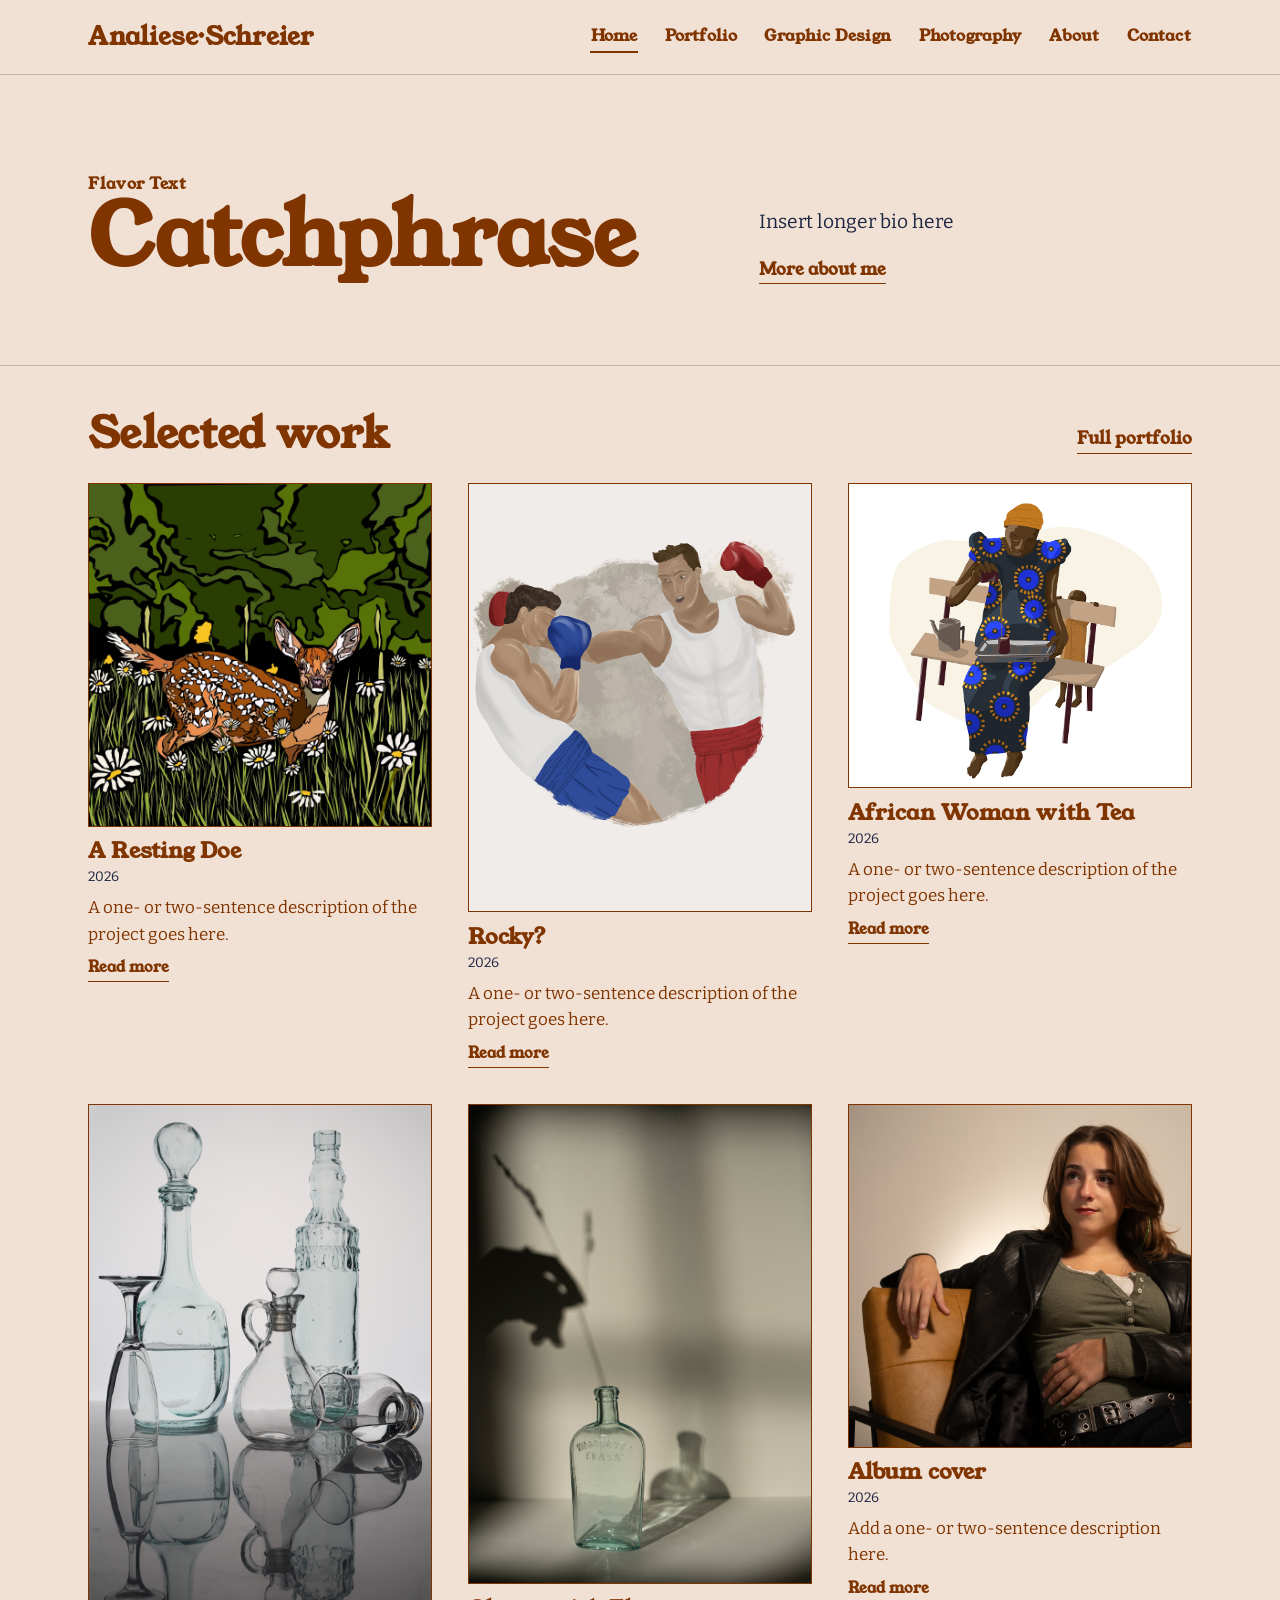
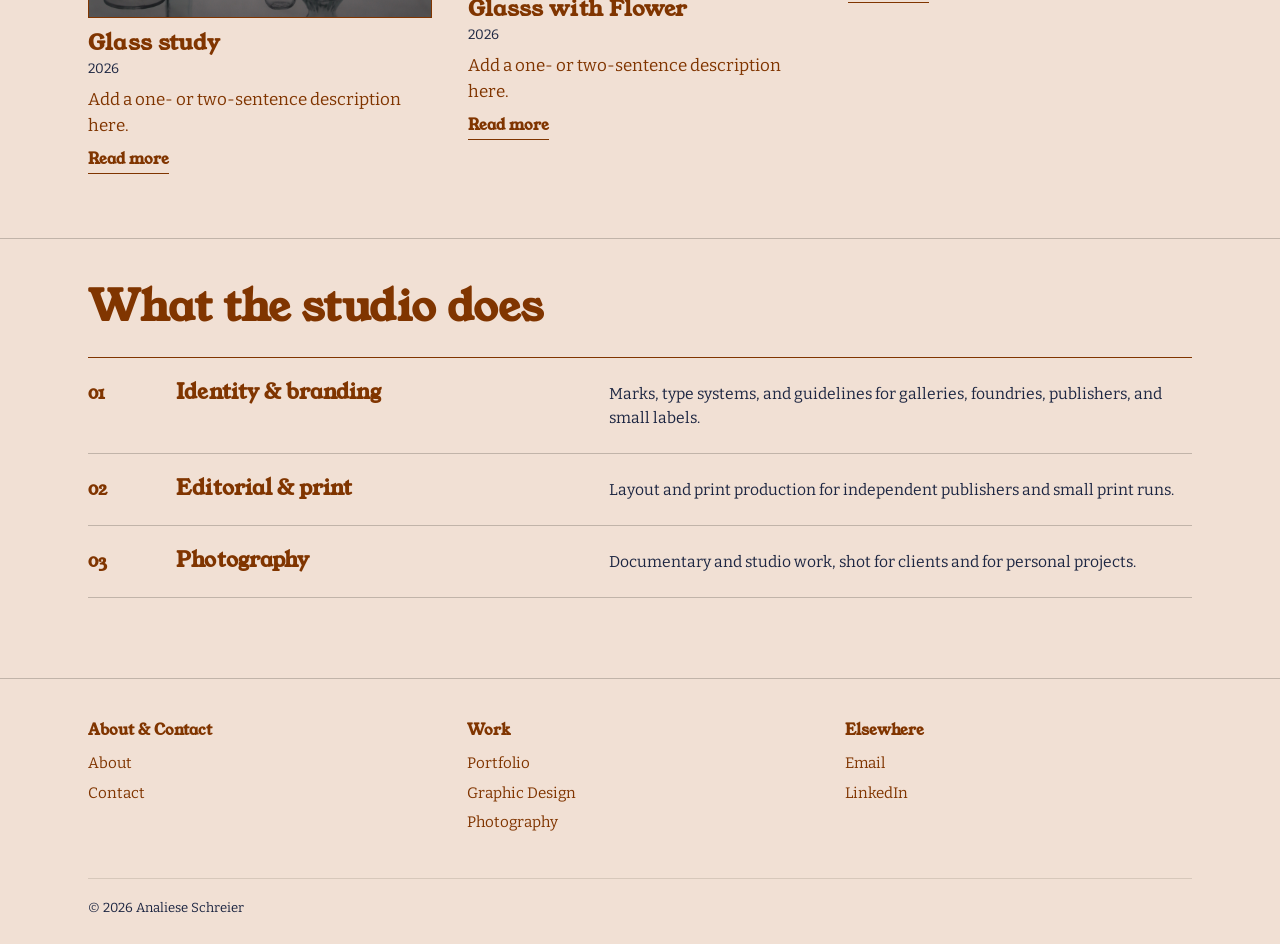
==== index.html @ f83d3ad0 "Photo Reformatting Changed to dynamic resolution for photos and added a photo overlay feature for vi" ====
<!DOCTYPE html>
<html lang="en">
<head>
<meta charset="UTF-8">
<meta name="viewport" content="width=device-width, initial-scale=1.0">
<title>Analiese Schreier — Graphic Design & Photography</title>
<meta name="description" content="Insert short bio here">
<link rel="stylesheet" href="styles.css">
</head>
<body>

<header class="site-header">
  <div class="wrap">
    <a class="brand" href="index.html">Analiese<span>·</span>Schreier</a>
    <button class="nav-toggle" aria-label="Open menu" aria-expanded="false">
      <span></span>
    </button>
    <nav class="primary-nav" aria-label="Primary">
      <ul>
        <li><a href="index.html" aria-current="page">Home</a></li>
        <li><a href="portfolio.html">Portfolio</a></li>
        <li><a href="graphic-design.html">Graphic Design</a></li>
        <li><a href="photographic-design.html">Photography</a></li>
        <li><a href="about.html">About</a></li>
        <li><a href="contact.html">Contact</a></li>
      </ul>
    </nav>
  </div>
</header>

<main>

  <section class="hero">
    <div class="wrap hero-grid">
      <div>
        <!-- TODO: replace with your own line -->
        <span class="eyebrow-num">Flavor Text</span>
        <h1 class="h-display">Catchphrase</h1>
      </div>
      <div>
        <!-- TODO: replace with your own bio -->
        <p class="lede">Insert longer bio here</p>
        <p><a class="text-link" href="about.html">More about me</a></p>
      </div>
    </div>
  </section>

  <section class="gallery-section hairline-top">
    <div class="wrap">
      <div class="section-head">
        <h2 class="h-section">Selected work</h2>
        <a class="text-link" href="portfolio.html">Full portfolio</a>
      </div>
      <!-- Populated automatically from Graphic Design/config.js and
           Photography/config.js — edit those files to change what
           shows up here. -->
      <div class="gallery-grid" id="home-gallery"></div>
    </div>
  </section>

  <section class="hairline-top">
    <div class="wrap">
      <div class="section-head">
        <h2 class="h-section">What the studio does</h2>
      </div>
      <div class="discipline-list">
        <div class="discipline-row">
          <span class="num">01</span>
          <h3>Identity &amp; branding</h3>
          <p class="discipline-desc">Marks, type systems, and guidelines for
          galleries, foundries, publishers, and small labels.</p>
        </div>
        <div class="discipline-row">
          <span class="num">02</span>
          <h3>Editorial &amp; print</h3>
          <p class="discipline-desc">Layout and print production for
          independent publishers and small print runs.</p>
        </div>
        <div class="discipline-row">
          <span class="num">03</span>
          <h3>Photography</h3>
          <p class="discipline-desc">Documentary and studio work, shot for
          clients and for personal projects.</p>
        </div>
      </div>
    </div>
  </section>

</main>

<footer class="site-footer">
  <div class="wrap">
    <div class="footer-grid">
      <div>
        <h5>About &amp; Contact</h5>
        <ul>
          <li><a href="about.html">About</a></li>
          <li><a href="contact.html">Contact</a></li>
        </ul>
      </div>
      <div>
        <h5>Work</h5>
        <ul>
          <li><a href="portfolio.html">Portfolio</a></li>
          <li><a href="graphic-design.html">Graphic Design</a></li>
          <li><a href="photographic-design.html">Photography</a></li>
        </ul>
      </div>
      <div>
        <h5>Elsewhere</h5>
        <ul>
          <li><a href="mailto:Schreier.Analiese@gmail.com">Email</a></li>
          <li><a href="https://www.linkedin.com/in/analiese-schreier-119aab394">LinkedIn</a></li>
        </ul>
      </div>
    </div>
    <div class="footer-base">
      <span>© 2026 Analiese Schreier</span>
    </div>
  </div>
</footer>

<script src="Graphic%20Design/config.js"></script>
<script src="Photography/config.js"></script>
<script src="script.js"></script>
<script>
  document.addEventListener('DOMContentLoaded', function () {
    var container = document.getElementById('home-gallery');
    var graphic = (window.GRAPHIC_DESIGN_ITEMS || []).slice(0, 3);
    var photo = (window.PHOTOGRAPHY_ITEMS || []).slice(0, 3);
    renderGalleryItems(graphic, 'Graphic Design', container, { type: 'graphic' });
    renderGalleryItems(photo, 'Photography', container, { type: 'photo' });
  });
</script>
</body>
</html>
---- styles.css ----
/* ===========================================================
   Analiese Schreier — Graphic Design & Photography
   Design system: one unified card module, reused across
   Home, Portfolio, Graphic Design, and Photography.
   =========================================================== */

@import url('https://fonts.googleapis.com/css2?family=Young+Serif&display=swap');
@import url('https://fonts.googleapis.com/css2?family=Bitter:ital,wght@0,100..900;1,100..900&family=Young+Serif&display=swap');

:root{
  --paper: #F1E0D4;
  --paper-dim: #DDD4B9;
  --ink: #803500;
  --ink-soft: #1D2642;
  --safelight: #803500;
  --safelight-dim: #803500;
  --developer: #3C4630;
  --stop: #C99A2E;
  --line: rgba(24,25,15,0.22);
  --line-soft: rgba(24,25,15,0.12);

  --font-display: "Young Serif", serif;
  --font-body: "Bitter", serif;

  --measure: 62ch;
  --gutter: clamp(1.25rem, 3vw, 2.5rem);
}

*, *::before, *::after{ box-sizing: border-box; }

html{ scroll-behavior: smooth; }

body{
  margin: 0;
  background: var(--paper);
  color: var(--ink);
  font-family: var(--font-body);
  font-size: 17px;
  line-height: 1.55;
  -webkit-font-smoothing: antialiased;
}

@media (prefers-reduced-motion: reduce){
  html{ scroll-behavior: auto; }
  *, *::before, *::after{ animation-duration: 0.001ms !important; animation-iteration-count: 1 !important; transition-duration: 0.001ms !important; }
}

img, svg{ display: block; max-width: 100%; }

a{ color: inherit; }

h1,h2,h3,h4{
  font-family: var(--font-display);
  font-weight: 700;
  line-height: 0.94;
  margin: 0;
  letter-spacing: 0.002em;
}

p{ margin: 0 0 1em; max-width: var(--measure); }

.visually-hidden{
  position: absolute; width: 1px; height: 1px; overflow: hidden;
  clip: rect(0,0,0,0); white-space: nowrap; border: 0; padding: 0; margin: -1px;
}

:focus-visible{
  outline: 2px solid var(--safelight);
  outline-offset: 3px;
}

/* ---------- layout shell ---------- */

.wrap{
  max-width: 1180px;
  margin: 0 auto;
  padding-left: var(--gutter);
  padding-right: var(--gutter);
}

.hairline-top{ border-top: 1px solid var(--line); }
.hairline-bottom{ border-bottom: 1px solid var(--line); }

/* ---------- header / nav ---------- */

.site-header{
  position: relative;
  border-bottom: 1px solid var(--line);
  background: var(--paper);
}

.site-header .wrap{
  display: flex;
  align-items: center;
  justify-content: space-between;
  padding-top: 1.1rem;
  padding-bottom: 1.1rem;
}

.brand{
  font-family: var(--font-display);
  font-weight: 800;
  font-size: 1.55rem;
  letter-spacing: 0.01em;
  text-decoration: none;
  white-space: nowrap;
}
.brand span{ color: var(--safelight); }

.nav-toggle{
  display: none;
  background: none;
  border: 1px solid var(--ink);
  border-radius: 0;
  width: 42px;
  height: 34px;
  position: relative;
  cursor: pointer;
}
.nav-toggle span, .nav-toggle span::before, .nav-toggle span::after{
  content: "";
  position: absolute;
  left: 9px; right: 9px;
  height: 1px;
  background: var(--ink);
  top: 50%;
}
.nav-toggle span::before{ top: -7px; }
.nav-toggle span::after{ top: 7px; }

.primary-nav ul{
  list-style: none;
  display: flex;
  gap: clamp(1rem, 2vw, 2rem);
  margin: 0; padding: 0;
}

.primary-nav a{
  text-decoration: none;
  font-family: var(--font-display);
  font-weight: 600;
  font-size: 0.98rem;
  letter-spacing: 0.01em;
  padding: 0.2rem 0.05rem;
  border-bottom: 2px solid transparent;
}

.primary-nav a:hover{ border-color: var(--line); }

.primary-nav a[aria-current="page"]{
  color: var(--safelight-dim);
  border-color: var(--safelight);
}

@media (max-width: 780px){
  .nav-toggle{ display: block; }
  .primary-nav{
    position: absolute;
    top: 100%; left: 0; right: 0;
    background: var(--paper);
    border-bottom: 1px solid var(--line);
    max-height: 0;
    overflow: hidden;
    transition: max-height 0.3s ease;
  }
  .primary-nav.is-open{ max-height: 320px; }
  .primary-nav ul{
    flex-direction: column;
    gap: 0;
    padding: 0.5rem var(--gutter) 1.25rem;
  }
  .primary-nav li{ border-top: 1px solid var(--line-soft); }
  .primary-nav li:first-child{ border-top: none; }
  .primary-nav a{
    display: block;
    padding: 0.8rem 0.1rem;
  }
}

/* ---------- footer ---------- */

.site-footer{
  border-top: 1px solid var(--line);
  padding: 2.5rem 0 1.6rem;
  margin-top: 5rem;
}

.footer-grid{
  display: grid;
  grid-template-columns: repeat(3, 1fr);
  gap: 2rem;
}

@media (max-width: 780px){
  .footer-grid{ grid-template-columns: 1fr 1fr; }
}

.footer-grid h5{
  font-family: var(--font-display);
  font-weight: 700;
  font-size: 0.95rem;
  margin: 0 0 0.6rem;
}

.footer-grid ul{ list-style: none; margin: 0; padding: 0; }
.footer-grid li{ margin-bottom: 0.35rem; font-size: 0.95rem; }
.footer-grid a{ text-decoration: none; }
.footer-grid a:hover{ text-decoration: underline; }

.footer-base{
  display: flex;
  justify-content: space-between;
  flex-wrap: wrap;
  gap: 0.5rem 1.5rem;
  margin-top: 2.4rem;
  padding-top: 1.2rem;
  border-top: 1px solid var(--line-soft);
  font-size: 0.82rem;
  color: var(--ink-soft);
}

/* ---------- buttons / links ---------- */

.btn{
  display: inline-block;
  font-family: var(--font-display);
  font-weight: 700;
  font-size: 1rem;
  letter-spacing: 0.01em;
  text-decoration: none;
  padding: 0.75rem 1.5rem;
  border: 1px solid var(--ink);
  background: var(--ink);
  color: var(--paper);
}
.btn:hover{ background: var(--safelight); border-color: var(--safelight); }

.btn-outline{
  background: transparent;
  color: var(--ink);
}
.btn-outline:hover{
  background: var(--ink);
  color: var(--paper);
  border-color: var(--ink);
}

.text-link{
  font-family: var(--font-display);
  font-weight: 600;
  text-decoration: none;
  border-bottom: 1px solid var(--ink);
  padding-bottom: 0.1em;
}
.text-link:hover{ border-color: var(--safelight); color: var(--safelight-dim); }

/* ---------- utility type scale ---------- */

.h-display{ font-size: clamp(2.6rem, 7vw, 5.4rem); }
.h-section{ font-size: clamp(1.8rem, 4vw, 2.7rem); }
.h-card{ font-size: clamp(1.15rem, 2vw, 1.35rem); margin-bottom: 0.3rem; }

.eyebrow-num{
  font-family: var(--font-display);
  font-weight: 700;
  color: var(--safelight-dim);
  font-size: 1rem;
  letter-spacing: 0.02em;
}

.lede{
  font-size: 1.2rem;
  color: var(--ink-soft);
}

.caption{
  font-style: italic;
  font-size: 0.95rem;
  color: var(--ink-soft);
  margin: 0.6rem 0 0;
}

/* ---------- hero ---------- */

.hero{
  padding: clamp(3rem, 8vw, 6rem) 0 clamp(2.5rem, 6vw, 4rem);
}

.hero-grid{
  display: grid;
  grid-template-columns: 1.4fr 1fr;
  gap: clamp(2rem, 5vw, 4rem);
  align-items: end;
}

@media (max-width: 900px){
  .hero-grid{ grid-template-columns: 1fr; }
}

.hero h1{ margin-bottom: 1.4rem; }

/* ---------- section heading pattern ---------- */

.section-head{
  display: flex;
  justify-content: space-between;
  align-items: flex-end;
  gap: 1.5rem;
  flex-wrap: wrap;
  padding: clamp(2rem, 5vw, 3rem) 0 clamp(1.2rem, 3vw, 1.8rem);
}

/* ---------- unified gallery system ----------
   One card module, used on Home, Portfolio, Graphic Design,
   and Photography, so every page of work looks like part of
   the same site rather than four different layouts. */

.gallery-section{ padding-bottom: clamp(2.5rem, 6vw, 4rem); }

.gallery-grid{
  display: grid;
  grid-template-columns: repeat(3, 1fr);
  gap: clamp(1.5rem, 3vw, 2.25rem);
  align-items: start; /* photos keep their own natural height per card */
}
@media (max-width: 900px){ .gallery-grid{ grid-template-columns: repeat(2, 1fr); } }
@media (max-width: 560px){ .gallery-grid{ grid-template-columns: 1fr; } }

.gallery-card{ display: flex; flex-direction: column; }

.gallery-frame{
  position: relative;
  border: 1px solid var(--ink);
  overflow: hidden;
  background: var(--paper-dim);
}
.gallery-frame img{
  display: block;
  width: 100%;
  height: auto; /* natural aspect ratio — photos are never cropped */
}
.gallery-frame--fallback{
  aspect-ratio: 4 / 3; /* only used when there's no real image to size against */
  background: linear-gradient(155deg, var(--c1, var(--developer)) 0%, var(--c2, var(--ink)) 100%);
}
.gallery-frame--clickable{ cursor: pointer; }
.gallery-frame--clickable:hover{ opacity: 0.92; }
.gallery-frame--clickable:focus-visible{ outline: 2px solid var(--safelight); outline-offset: 2px; }

.gallery-body{ padding-top: 0.9rem; }
.gallery-body .meta{
  font-size: 0.85rem;
  color: var(--ink-soft);
  margin: 0 0 0.5rem;
}
.gallery-body p:last-of-type{ margin-bottom: 0.4rem; }

.gallery-more{ margin-top: 0.3rem; }
.gallery-more summary{
  cursor: pointer;
  font-family: var(--font-display);
  font-weight: 600;
  font-size: 0.95rem;
  list-style: none;
  display: inline-block;
  border-bottom: 1px solid var(--ink);
  padding-bottom: 0.1em;
}
.gallery-more summary::-webkit-details-marker{ display: none; }
.gallery-more summary:hover{ border-color: var(--safelight); color: var(--safelight-dim); }
.gallery-more[open] summary{ margin-bottom: 0.6rem; }
.gallery-more .caption{ margin: 0; }

/* ---------- filter bar (Portfolio) ---------- */

.filter-bar{
  display: flex;
  flex-wrap: wrap;
  gap: 0.6rem;
  padding: 0 0 clamp(1.5rem, 4vw, 2.5rem);
}
.filter-bar button{
  font-family: var(--font-display);
  font-weight: 600;
  font-size: 0.95rem;
  background: transparent;
  border: 1px solid var(--ink);
  padding: 0.5rem 1.1rem;
  cursor: pointer;
  color: var(--ink);
}
.filter-bar button[aria-pressed="true"]{
  background: var(--ink);
  color: var(--paper);
}

/* ---------- discipline list (Home) ---------- */

.discipline-list{
  border-top: 1px solid var(--ink);
}
.discipline-row{
  display: grid;
  grid-template-columns: 4rem 1.4fr 2fr;
  gap: 1.5rem;
  padding: 1.4rem 0;
  border-bottom: 1px solid var(--line);
  align-items: baseline;
}
@media (max-width: 700px){
  .discipline-row{ grid-template-columns: 3rem 1fr; }
  .discipline-row .discipline-desc{ grid-column: 2 / 3; }
}
.discipline-row .num{ font-family: var(--font-display); font-weight: 700; color: var(--safelight-dim); }
.discipline-row h3{ font-size: 1.3rem; }
.discipline-row p{ margin: 0; font-size: 0.98rem; color: var(--ink-soft); }

/* ---------- about page ---------- */

.about-grid{
  display: grid;
  grid-template-columns: 1fr 1.3fr;
  gap: clamp(2rem, 5vw, 4rem);
  padding: clamp(2rem, 5vw, 3.5rem) 0;
}
@media (max-width: 860px){ .about-grid{ grid-template-columns: 1fr; } }

.about-grid .gallery-frame{ aspect-ratio: 4/5; }

.timeline{ border-top: 1px solid var(--ink); margin-top: 1rem; }
.timeline-row{
  display: grid;
  grid-template-columns: 6rem 1fr;
  gap: 1.5rem;
  padding: 1.1rem 0;
  border-bottom: 1px solid var(--line);
}
.timeline-row .yr{ font-family: var(--font-display); font-weight: 700; }

.tools-list{
  display: grid;
  grid-template-columns: repeat(2, 1fr);
  gap: 0.4rem 1.5rem;
  list-style: none;
  padding: 0; margin: 0;
  font-size: 0.98rem;
}
.tools-list li{ padding: 0.4rem 0; border-bottom: 1px solid var(--line-soft); }

/* ---------- contact page ---------- */

.contact-grid{
  display: grid;
  grid-template-columns: 1fr 1fr;
  gap: clamp(2rem, 5vw, 4rem);
  padding: clamp(2rem, 5vw, 3.5rem) 0 clamp(3rem, 6vw, 5rem);
}
@media (max-width: 860px){ .contact-grid{ grid-template-columns: 1fr; } }

.field{ margin-bottom: 1.4rem; }
.field label{
  display: block;
  font-family: var(--font-display);
  font-weight: 600;
  font-size: 0.92rem;
  margin-bottom: 0.4rem;
}
.field input, .field textarea{
  width: 100%;
  border: 1px solid var(--ink);
  background: var(--paper-dim);
  padding: 0.7rem 0.8rem;
  font-family: var(--font-body);
  font-size: 1rem;
  color: var(--ink);
}
.field textarea{ min-height: 130px; resize: vertical; }
.field input:focus, .field textarea:focus{ outline: 2px solid var(--safelight); outline-offset: 1px; }

.info-block{ margin-bottom: 2rem; }
.info-block h5{
  font-family: var(--font-display);
  font-weight: 700;
  margin: 0 0 0.4rem;
  font-size: 1rem;
}
.info-block p{ margin: 0; }

/* ---------- lightbox ---------- */

.lightbox-overlay{
  position: fixed;
  inset: 0;
  background: rgba(0,0,0,0.88);
  display: flex;
  align-items: center;
  justify-content: center;
  padding: clamp(1.5rem, 5vw, 4rem);
  z-index: 1000;
}
.lightbox-overlay[hidden]{ display: none; }

.lightbox-image{
  max-width: 100%;
  max-height: 100%;
  width: auto;
  height: auto;
  object-fit: contain;
  box-shadow: none;
}

.lightbox-close{
  position: absolute;
  top: clamp(0.75rem, 3vw, 1.5rem);
  right: clamp(0.75rem, 3vw, 1.5rem);
  width: 2.75rem;
  height: 2.75rem;
  border: 1px solid var(--paper);
  background: transparent;
  color: var(--paper);
  font-size: 1.6rem;
  line-height: 1;
  cursor: pointer;
}
.lightbox-close:hover{ background: var(--paper); color: var(--ink); }

body.lightbox-open{ overflow: hidden; }

/* ---------- page intro (interior pages) ---------- */

.page-intro{ padding: clamp(2.5rem, 6vw, 4rem) 0 clamp(1.5rem, 4vw, 2rem); max-width: 52rem; }
.page-intro .eyebrow-num{ display: block; margin-bottom: 0.8rem; }
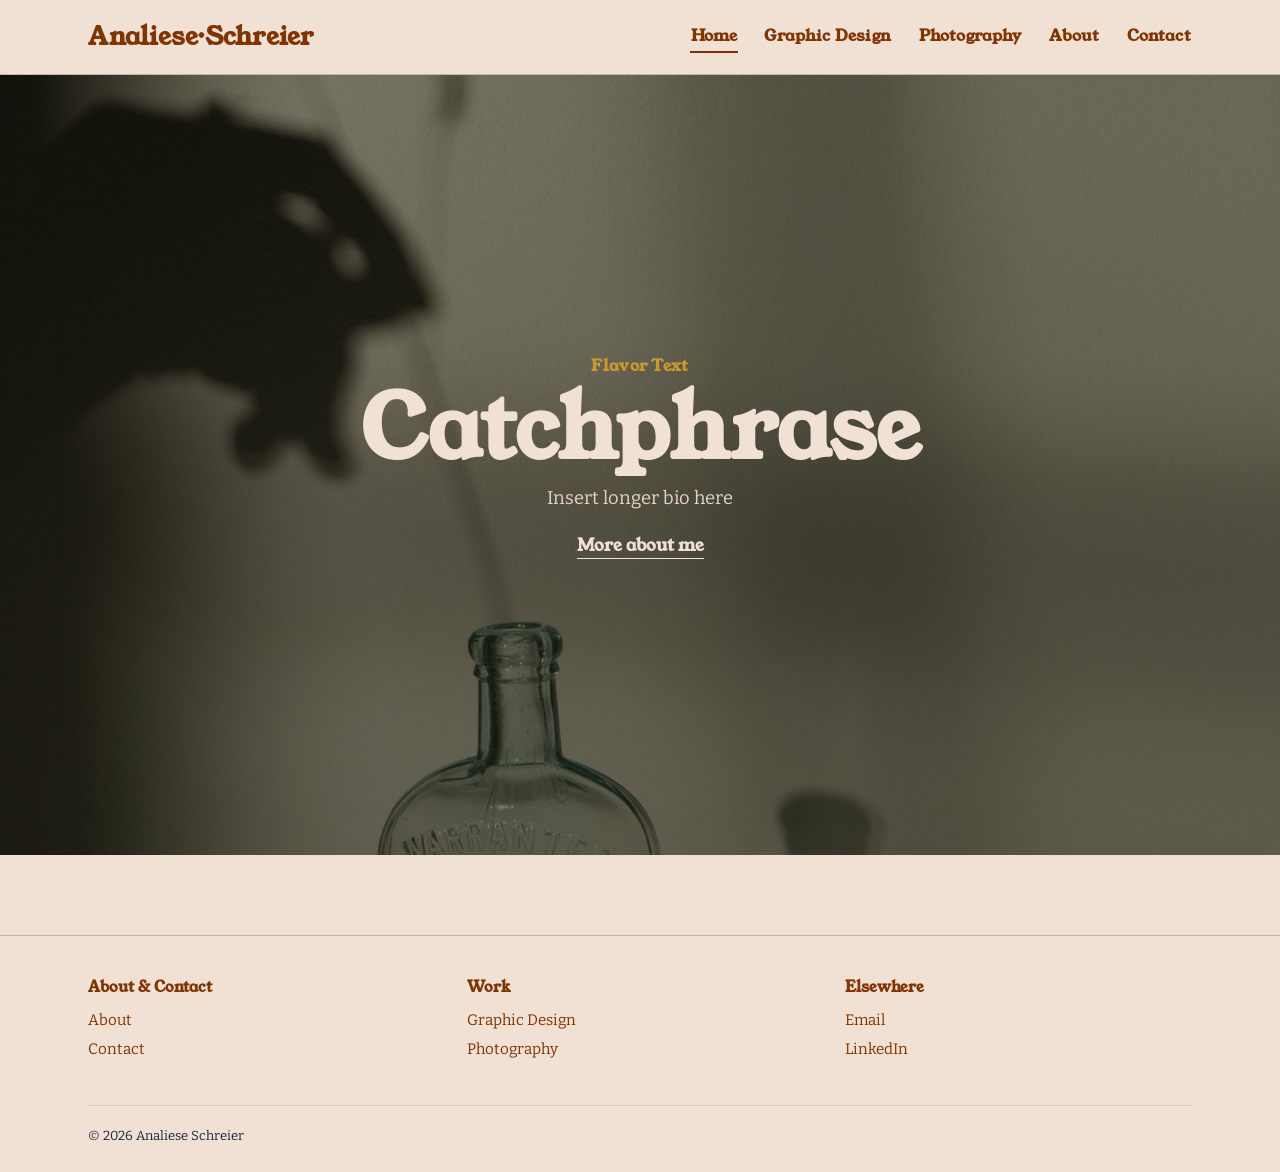
==== commit ea1d35c3: "new feature addition Added slide show on home screen, and changed 'see more' buttons to redirect to " ====
--- a/index.html
+++ b/index.html
@@ -1,136 +1,112 @@
 <!DOCTYPE html>
 <html lang="en">
+
 <head>
-<meta charset="UTF-8">
-<meta name="viewport" content="width=device-width, initial-scale=1.0">
-<title>Analiese Schreier — Graphic Design & Photography</title>
-<meta name="description" content="Insert short bio here">
-<link rel="stylesheet" href="styles.css">
+  <meta charset="UTF-8">
+  <meta name="viewport" content="width=device-width, initial-scale=1.0">
+  <title>Analiese Schreier — Graphic Design & Photography</title>
+  <link rel="icon" type="image/x-icon" href="favicon.png">
+  <meta name="description" content="Insert short bio here">
+  <link rel="stylesheet" href="styles.css">
 </head>
+
 <body>
 
-<header class="site-header">
-  <div class="wrap">
-    <a class="brand" href="index.html">Analiese<span>·</span>Schreier</a>
-    <button class="nav-toggle" aria-label="Open menu" aria-expanded="false">
-      <span></span>
-    </button>
-    <nav class="primary-nav" aria-label="Primary">
-      <ul>
-        <li><a href="index.html" aria-current="page">Home</a></li>
-        <li><a href="portfolio.html">Portfolio</a></li>
-        <li><a href="graphic-design.html">Graphic Design</a></li>
-        <li><a href="photographic-design.html">Photography</a></li>
-        <li><a href="about.html">About</a></li>
-        <li><a href="contact.html">Contact</a></li>
-      </ul>
-    </nav>
-  </div>
-</header>
-
-<main>
-
-  <section class="hero">
-    <div class="wrap hero-grid">
-      <div>
-        <!-- TODO: replace with your own line -->
-        <span class="eyebrow-num">Flavor Text</span>
-        <h1 class="h-display">Catchphrase</h1>
-      </div>
-      <div>
-        <!-- TODO: replace with your own bio -->
-        <p class="lede">Insert longer bio here</p>
-        <p><a class="text-link" href="about.html">More about me</a></p>
-      </div>
-    </div>
-  </section>
-
-  <section class="gallery-section hairline-top">
+  <header class="site-header">
     <div class="wrap">
-      <div class="section-head">
-        <h2 class="h-section">Selected work</h2>
-        <a class="text-link" href="portfolio.html">Full portfolio</a>
-      </div>
-      <!-- Populated automatically from Graphic Design/config.js and
-           Photography/config.js — edit those files to change what
-           shows up here. -->
-      <div class="gallery-grid" id="home-gallery"></div>
-    </div>
-  </section>
-
-  <section class="hairline-top">
-    <div class="wrap">
-      <div class="section-head">
-        <h2 class="h-section">What the studio does</h2>
-      </div>
-      <div class="discipline-list">
-        <div class="discipline-row">
-          <span class="num">01</span>
-          <h3>Identity &amp; branding</h3>
-          <p class="discipline-desc">Marks, type systems, and guidelines for
-          galleries, foundries, publishers, and small labels.</p>
-        </div>
-        <div class="discipline-row">
-          <span class="num">02</span>
-          <h3>Editorial &amp; print</h3>
-          <p class="discipline-desc">Layout and print production for
-          independent publishers and small print runs.</p>
-        </div>
-        <div class="discipline-row">
-          <span class="num">03</span>
-          <h3>Photography</h3>
-          <p class="discipline-desc">Documentary and studio work, shot for
-          clients and for personal projects.</p>
-        </div>
-      </div>
-    </div>
-  </section>
-
-</main>
-
-<footer class="site-footer">
-  <div class="wrap">
-    <div class="footer-grid">
-      <div>
-        <h5>About &amp; Contact</h5>
+      <a class="brand" href="index.html">Analiese<span>·</span>Schreier</a>
+      <button class="nav-toggle" aria-label="Open menu" aria-expanded="false">
+        <span></span>
+      </button>
+      <nav class="primary-nav" aria-label="Primary">
         <ul>
+          <li><a href="index.html" aria-current="page">Home</a></li>
+          <!-- <li><a href="portfolio.html">Portfolio</a></li> -->
+          <li><a href="graphic-design.html">Graphic Design</a></li>
+          <li><a href="photographic-design.html">Photography</a></li>
           <li><a href="about.html">About</a></li>
           <li><a href="contact.html">Contact</a></li>
         </ul>
+      </nav>
+    </div>
+  </header>
+
+  <main>
+
+    <!-- Static logo over a slowly cross-fading set of photos, pulled from
+         the "photos" folder (see photos/config.js). -->
+    <section class="hero-slideshow" aria-label="Featured work">
+      <div class="hero-logo">
+        <!-- TODO: replace with your own line -->
+        <span class="eyebrow-num">Flavor Text</span>
+        <h1 class="hero-wordmark">Catchphrase</h1>
+        <!-- TODO: replace with your own bio -->
+        <p class="hero-tagline">Insert longer bio here</p>
+        <p><a class="text-link hero-more-link" href="about.html">More about me</a></p>
       </div>
-      <div>
-        <h5>Work</h5>
-        <ul>
-          <li><a href="portfolio.html">Portfolio</a></li>
-          <li><a href="graphic-design.html">Graphic Design</a></li>
-          <li><a href="photographic-design.html">Photography</a></li>
-        </ul>
+    </section>
+
+    <!-- <section class="gallery-section hairline-top">
+      <div class="wrap">
+        <div class="section-head">
+          <h2 class="h-section">Selected work</h2>
+          <a class="text-link" href="portfolio.html">Full portfolio</a>
+        </div>
+        <!-- Populated automatically from Graphic Design/config.js and
+           Photography/config.js — edit those files to change what
+           shows up here. --> <!--
+        <div class="gallery-grid" id="home-gallery"></div>
       </div>
-      <div>
-        <h5>Elsewhere</h5>
-        <ul>
-          <li><a href="mailto:Schreier.Analiese@gmail.com">Email</a></li>
-          <li><a href="https://www.linkedin.com/in/analiese-schreier-119aab394">LinkedIn</a></li>
-        </ul>
+    </section> -->
+
+
+  </main>
+
+  <footer class="site-footer">
+    <div class="wrap">
+      <div class="footer-grid">
+        <div>
+          <h5>About &amp; Contact</h5>
+          <ul>
+            <li><a href="about.html">About</a></li>
+            <li><a href="contact.html">Contact</a></li>
+          </ul>
+        </div>
+        <div>
+          <h5>Work</h5>
+          <ul>
+            <!-- <li><a href="portfolio.html">Portfolio</a></li> -->
+            <li><a href="graphic-design.html">Graphic Design</a></li>
+            <li><a href="photographic-design.html">Photography</a></li>
+          </ul>
+        </div>
+        <div>
+          <h5>Elsewhere</h5>
+          <ul>
+            <li><a href="mailto:Schreier.Analiese@gmail.com">Email</a></li>
+            <li><a href="https://www.linkedin.com/in/analiese-schreier-119aab394">LinkedIn</a></li>
+          </ul>
+        </div>
+      </div>
+      <div class="footer-base">
+        <span>© 2026 Analiese Schreier</span>
       </div>
     </div>
-    <div class="footer-base">
-      <span>© 2026 Analiese Schreier</span>
-    </div>
-  </div>
-</footer>
+  </footer>
 
-<script src="Graphic%20Design/config.js"></script>
-<script src="Photography/config.js"></script>
-<script src="script.js"></script>
-<script>
-  document.addEventListener('DOMContentLoaded', function () {
-    var container = document.getElementById('home-gallery');
-    var graphic = (window.GRAPHIC_DESIGN_ITEMS || []).slice(0, 3);
-    var photo = (window.PHOTOGRAPHY_ITEMS || []).slice(0, 3);
-    renderGalleryItems(graphic, 'Graphic Design', container, { type: 'graphic' });
-    renderGalleryItems(photo, 'Photography', container, { type: 'photo' });
-  });
-</script>
+  <script src="Graphic%20Design/config.js"></script>
+  <script src="Photography/config.js"></script>
+  <script src="photos/config.js"></script>
+  <script src="script.js"></script>
+  <script>
+    document.addEventListener('DOMContentLoaded', function () {
+      var container = document.getElementById('home-gallery');
+      var graphic = (window.GRAPHIC_DESIGN_ITEMS || []).slice(0, 3);
+      var photo = (window.PHOTOGRAPHY_ITEMS || []).slice(0, 3);
+      renderGalleryItems(graphic, 'Graphic Design', container, { type: 'graphic' });
+      renderGalleryItems(photo, 'Photography', container, { type: 'photo' });
+    });
+  </script>
 </body>
+
 </html>
--- a/styles.css
+++ b/styles.css
@@ -280,24 +280,70 @@
   margin: 0.6rem 0 0;
 }
 
-/* ---------- hero ---------- */
-
-.hero{
-  padding: clamp(3rem, 8vw, 6rem) 0 clamp(2.5rem, 6vw, 4rem);
-}
-
-.hero-grid{
-  display: grid;
-  grid-template-columns: 1.4fr 1fr;
-  gap: clamp(2rem, 5vw, 4rem);
-  align-items: end;
-}
-
-@media (max-width: 900px){
-  .hero-grid{ grid-template-columns: 1fr; }
-}
-
-.hero h1{ margin-bottom: 1.4rem; }
+/* ---------- hero slideshow (Home) ----------
+   A static logo/wordmark sits centered over a set of photos that
+   slowly cross-fade behind it, pulled from photos/config.js. */
+
+.hero-slideshow{
+  position: relative;
+  height: min(88vh, 780px);
+  min-height: 420px;
+  overflow: hidden;
+  display: flex;
+  align-items: center;
+  justify-content: center;
+  background: var(--ink); /* shows while photos load, or if none load */
+}
+
+.hero-slide{
+  position: absolute;
+  inset: 0;
+  background-size: cover;
+  background-position: center;
+  opacity: 0;
+  transition: opacity 1.8s ease;
+}
+.hero-slide.is-active{ opacity: 1; }
+
+.hero-slideshow::after{
+  content: "";
+  position: absolute;
+  inset: 0;
+  z-index: 1;
+  background: linear-gradient(180deg, rgba(24,25,15,0.45), rgba(24,25,15,0.6));
+}
+
+.hero-logo{
+  position: relative;
+  z-index: 2;
+  text-align: center;
+  padding: 0 var(--gutter);
+  color: var(--paper);
+}
+.hero-logo .eyebrow-num{ color: var(--stop); }
+
+.hero-wordmark{
+  font-family: var(--font-display);
+  font-weight: 800;
+  font-size: clamp(2.6rem, 8vw, 5.5rem);
+  line-height: 0.95;
+  margin: 0.5rem 0;
+  color: var(--paper);
+}
+
+.hero-tagline{
+  font-size: 1.15rem;
+  color: var(--paper);
+  opacity: 0.92;
+  max-width: 34rem;
+  margin: 0.8rem auto 1.2rem;
+}
+
+.hero-more-link{
+  color: var(--paper);
+  border-bottom-color: var(--paper);
+}
+.hero-more-link:hover{ color: var(--stop); border-bottom-color: var(--stop); }
 
 /* ---------- section heading pattern ---------- */
 
@@ -355,21 +401,7 @@
 }
 .gallery-body p:last-of-type{ margin-bottom: 0.4rem; }
 
-.gallery-more{ margin-top: 0.3rem; }
-.gallery-more summary{
-  cursor: pointer;
-  font-family: var(--font-display);
-  font-weight: 600;
-  font-size: 0.95rem;
-  list-style: none;
-  display: inline-block;
-  border-bottom: 1px solid var(--ink);
-  padding-bottom: 0.1em;
-}
-.gallery-more summary::-webkit-details-marker{ display: none; }
-.gallery-more summary:hover{ border-color: var(--safelight); color: var(--safelight-dim); }
-.gallery-more[open] summary{ margin-bottom: 0.6rem; }
-.gallery-more .caption{ margin: 0; }
+.gallery-more-link{ display: inline-block; margin-top: 0.3rem; }
 
 /* ---------- filter bar (Portfolio) ---------- */
 
@@ -486,6 +518,23 @@
 }
 .info-block p{ margin: 0; }
 
+/* ---------- work detail page (work.html) ---------- */
+
+.work-back{ padding-top: clamp(1.5rem, 4vw, 2.5rem); margin: 0; }
+
+.work-detail{
+  display: grid;
+  grid-template-columns: 1.3fr 1fr;
+  gap: clamp(2rem, 5vw, 4rem);
+  align-items: start;
+  padding: clamp(1.5rem, 4vw, 2.5rem) 0 clamp(3rem, 6vw, 5rem);
+}
+@media (max-width: 860px){ .work-detail{ grid-template-columns: 1fr; } }
+
+.work-detail-frame img{ cursor: default; }
+
+.work-detail-body .meta{ margin-bottom: 1rem; }
+
 /* ---------- lightbox ---------- */
 
 .lightbox-overlay{
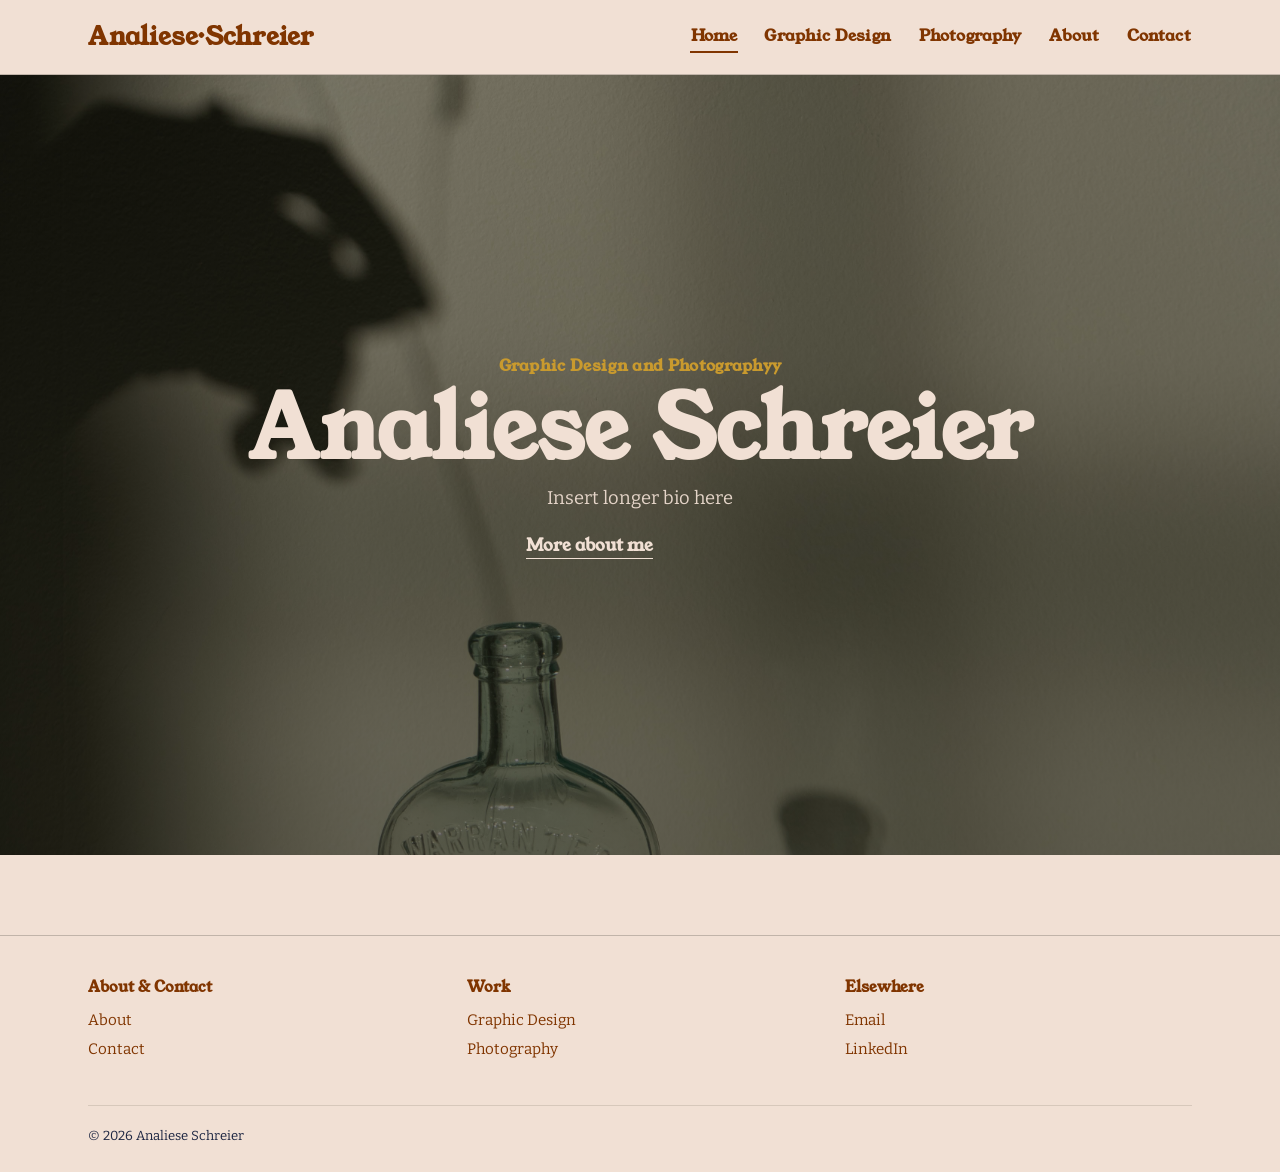
==== commit 32010e80: "Update index.html changed flavor texts" ====
--- a/index.html
+++ b/index.html
@@ -38,8 +38,8 @@
     <section class="hero-slideshow" aria-label="Featured work">
       <div class="hero-logo">
         <!-- TODO: replace with your own line -->
-        <span class="eyebrow-num">Flavor Text</span>
-        <h1 class="hero-wordmark">Catchphrase</h1>
+        <span class="eyebrow-num">Graphic Design and Photographyy</span>
+        <h1 class="hero-wordmark">Analiese Schreier</h1>
         <!-- TODO: replace with your own bio -->
         <p class="hero-tagline">Insert longer bio here</p>
         <p><a class="text-link hero-more-link" href="about.html">More about me</a></p>
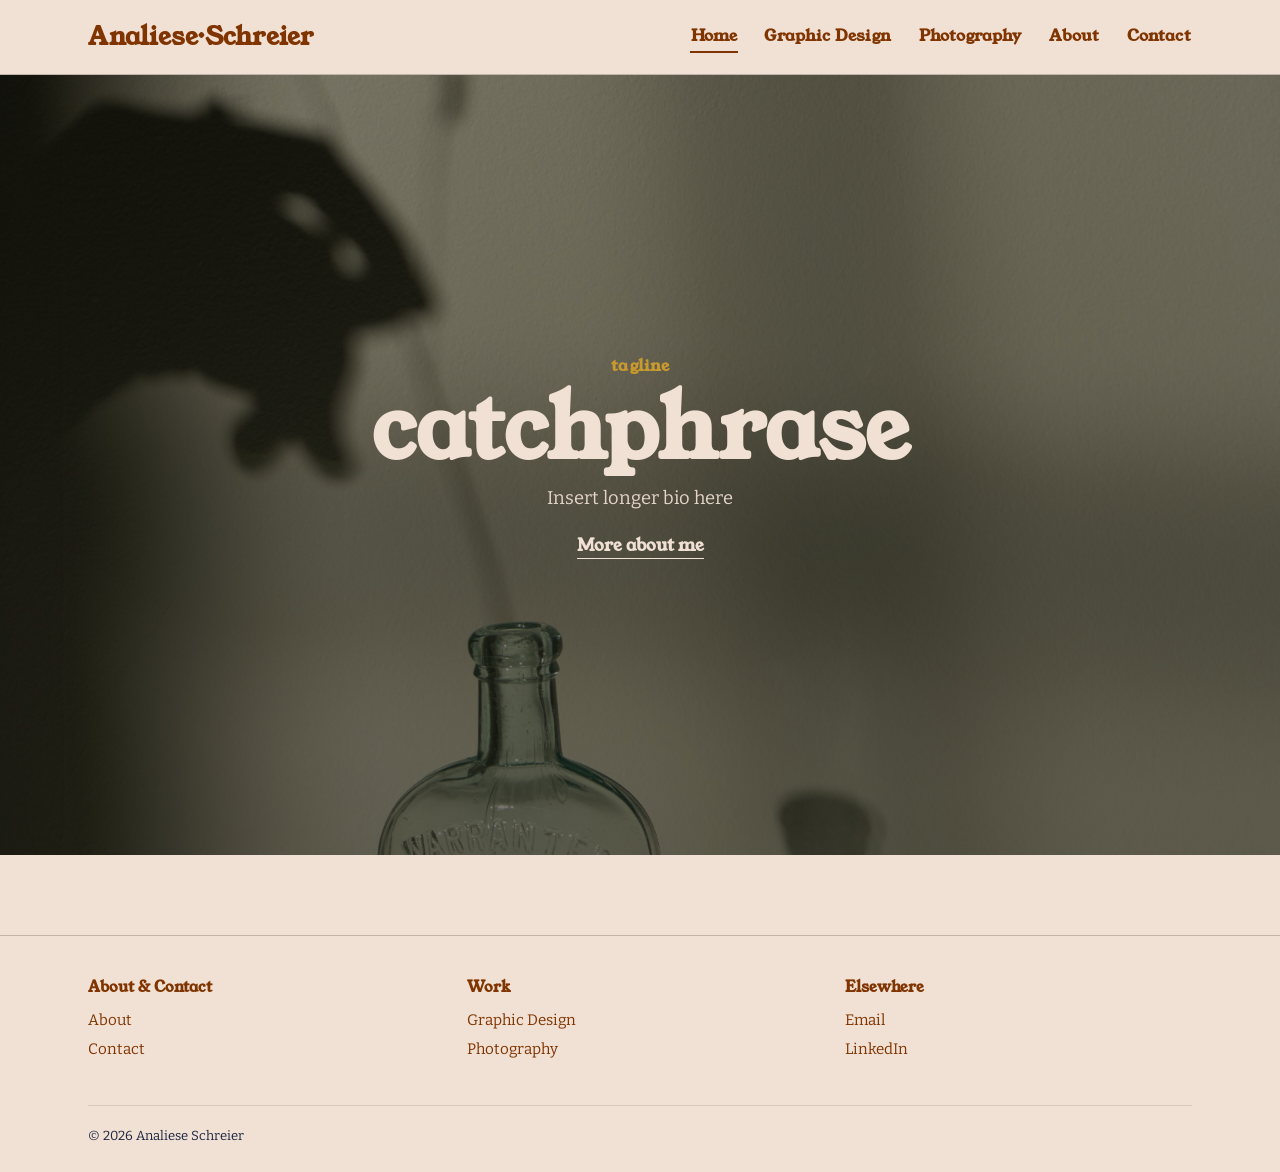
==== commit 82b36dbc: "Update index.html" ====
--- a/index.html
+++ b/index.html
@@ -38,8 +38,8 @@
     <section class="hero-slideshow" aria-label="Featured work">
       <div class="hero-logo">
         <!-- TODO: replace with your own line -->
-        <span class="eyebrow-num">Graphic Design and Photographyy</span>
-        <h1 class="hero-wordmark">Analiese Schreier</h1>
+        <span class="eyebrow-num">tagline</span>
+        <h1 class="hero-wordmark">catchphrase</h1>
         <!-- TODO: replace with your own bio -->
         <p class="hero-tagline">Insert longer bio here</p>
         <p><a class="text-link hero-more-link" href="about.html">More about me</a></p>
--- a/styles.css
+++ b/styles.css
@@ -286,7 +286,7 @@
 
 .hero-slideshow{
   position: relative;
-  height: min(88vh, 780px);
+  height: min(100vh, 780px);
   min-height: 420px;
   overflow: hidden;
   display: flex;
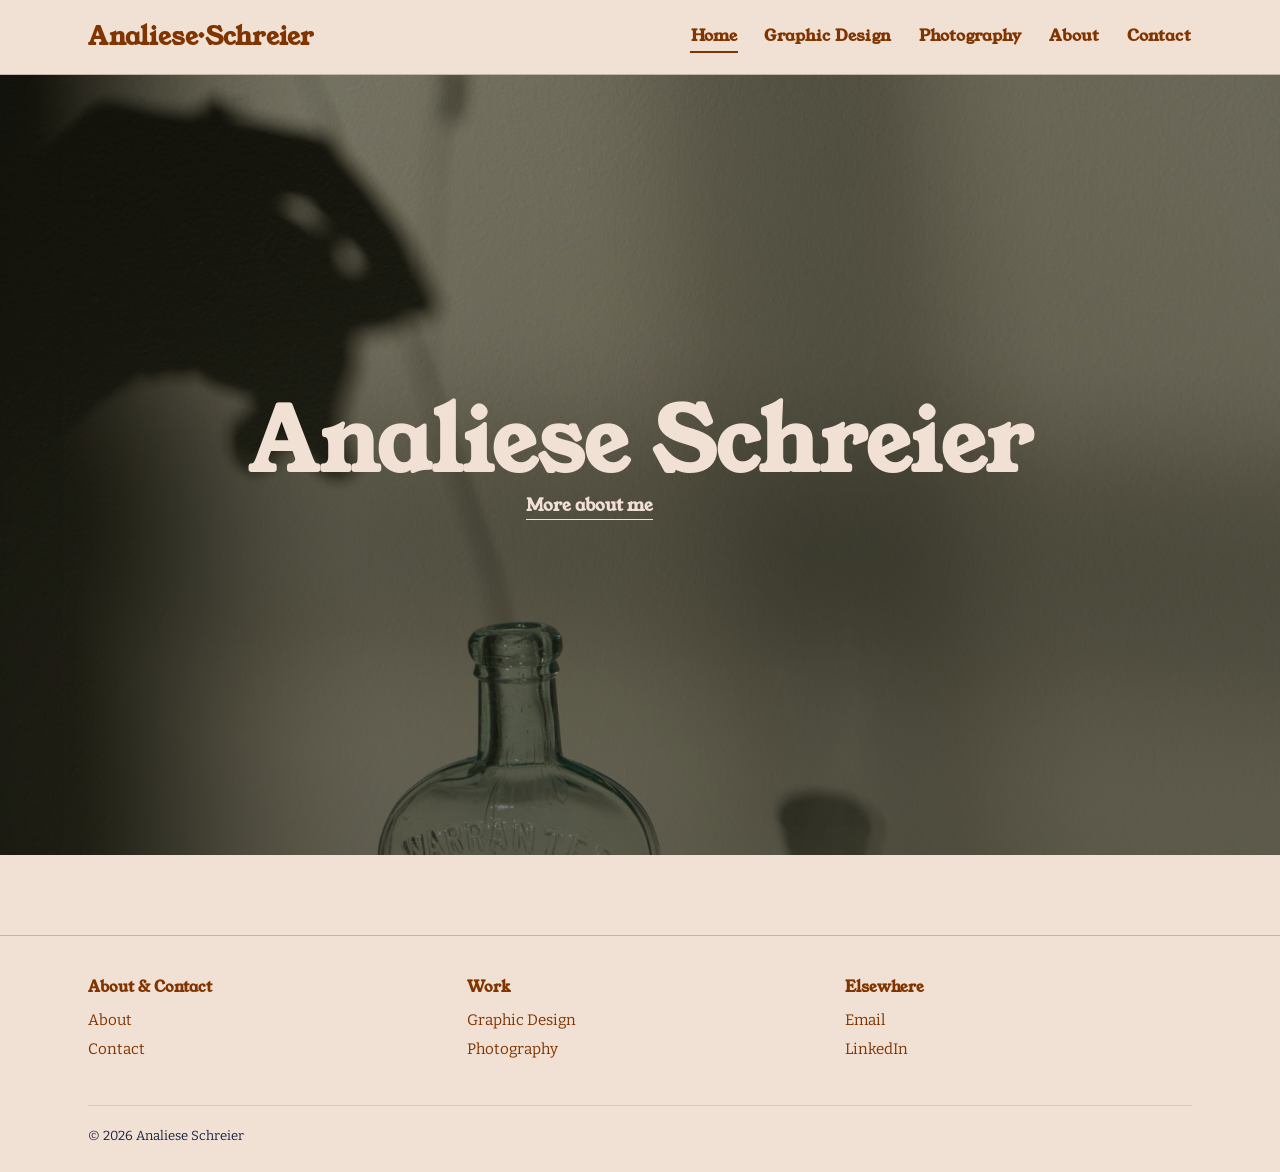
==== commit 26afa9d4: "Update index.html" ====
--- a/index.html
+++ b/index.html
@@ -38,10 +38,10 @@
     <section class="hero-slideshow" aria-label="Featured work">
       <div class="hero-logo">
         <!-- TODO: replace with your own line -->
-        <span class="eyebrow-num">tagline</span>
-        <h1 class="hero-wordmark">catchphrase</h1>
+        <!--<span class="eyebrow-num">tagline</span> -->
+        <h1 class="hero-wordmark">Analiese Schreier</h1>
         <!-- TODO: replace with your own bio -->
-        <p class="hero-tagline">Insert longer bio here</p>
+        <!--<p class="hero-tagline">Insert longer bio here</p>-->
         <p><a class="text-link hero-more-link" href="about.html">More about me</a></p>
       </div>
     </section>
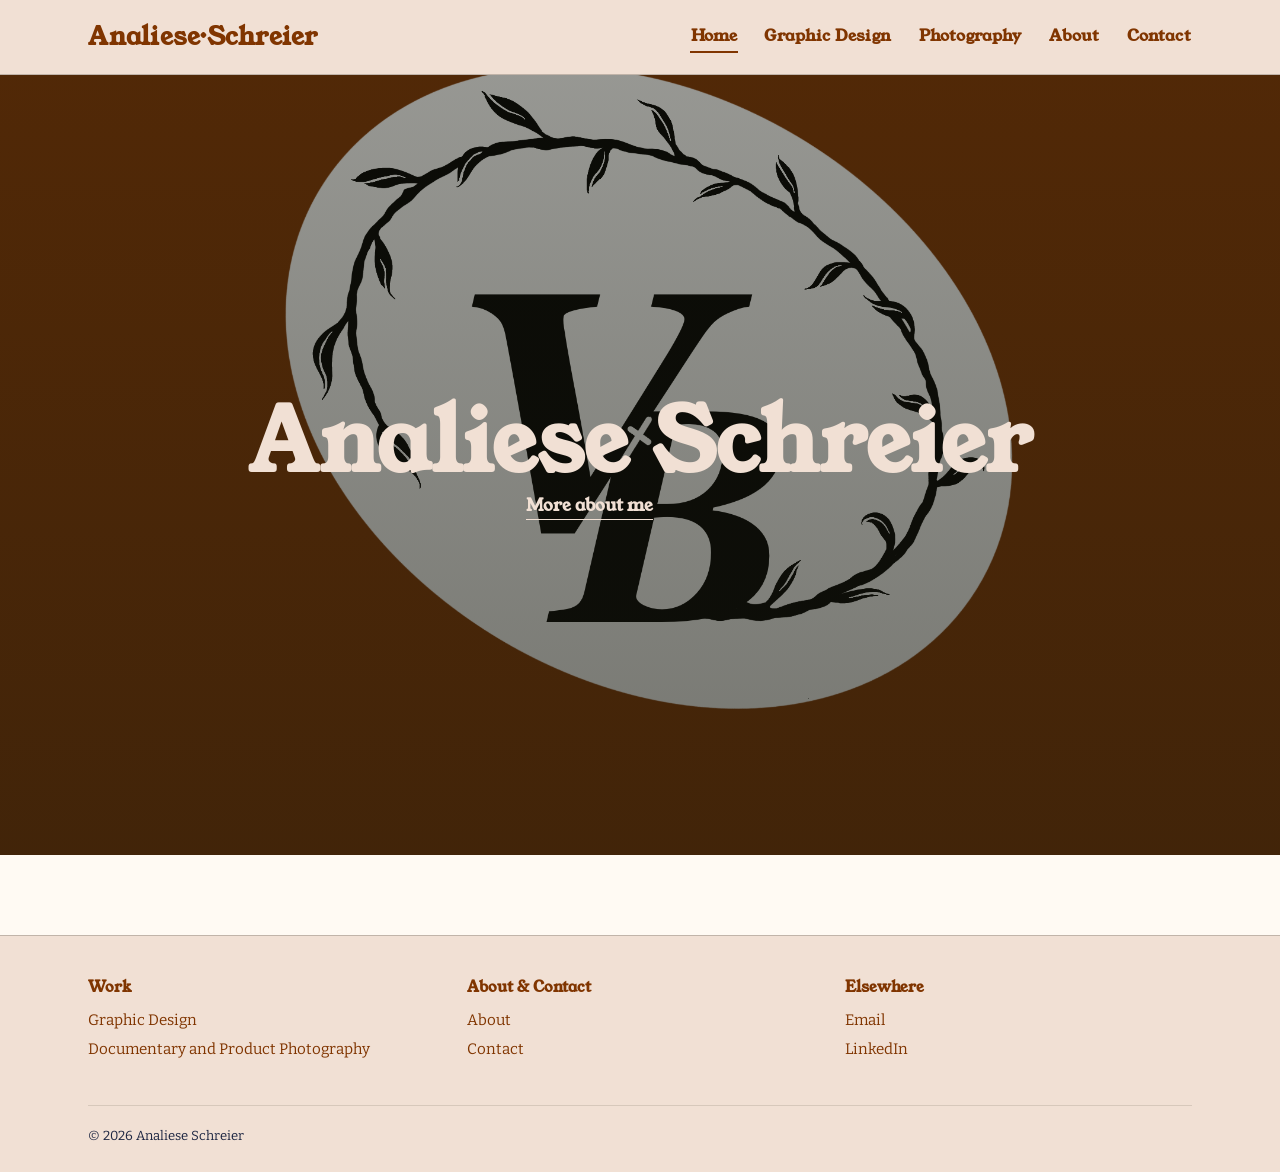
==== commit 1d71f4e4: "Changed background colors and select phrasing" ====
--- a/index.html
+++ b/index.html
@@ -66,18 +66,18 @@
     <div class="wrap">
       <div class="footer-grid">
         <div>
+          <h5>Work</h5>
+          <ul>
+            <!-- <li><a href="portfolio.html">Portfolio</a></li> -->
+            <li><a href="graphic-design.html">Graphic Design</a></li>
+            <li><a href="photographic-design.html">Documentary and Product Photography</a></li>
+          </ul>
+        </div>
+        <div>
           <h5>About &amp; Contact</h5>
           <ul>
             <li><a href="about.html">About</a></li>
             <li><a href="contact.html">Contact</a></li>
-          </ul>
-        </div>
-        <div>
-          <h5>Work</h5>
-          <ul>
-            <!-- <li><a href="portfolio.html">Portfolio</a></li> -->
-            <li><a href="graphic-design.html">Graphic Design</a></li>
-            <li><a href="photographic-design.html">Photography</a></li>
           </ul>
         </div>
         <div>
--- a/styles.css
+++ b/styles.css
@@ -9,7 +9,7 @@
 
 :root{
   --paper: #F1E0D4;
-  --paper-dim: #DDD4B9;
+  --paper-dim: #fffaf3;
   --ink: #803500;
   --ink-soft: #1D2642;
   --safelight: #803500;
@@ -32,7 +32,7 @@
 
 body{
   margin: 0;
-  background: var(--paper);
+  background: var(--paper-dim);
   color: var(--ink);
   font-family: var(--font-body);
   font-size: 17px;
@@ -104,6 +104,7 @@
   letter-spacing: 0.01em;
   text-decoration: none;
   white-space: nowrap;
+  font-kerning: none;
 }
 .brand span{ color: var(--safelight); }
 
@@ -183,6 +184,7 @@
   border-top: 1px solid var(--line);
   padding: 2.5rem 0 1.6rem;
   margin-top: 5rem;
+  background: var(--paper);
 }
 
 .footer-grid{
@@ -505,6 +507,8 @@
   font-family: var(--font-body);
   font-size: 1rem;
   color: var(--ink);
+  border-radius:25px;
+
 }
 .field textarea{ min-height: 130px; resize: vertical; }
 .field input:focus, .field textarea:focus{ outline: 2px solid var(--safelight); outline-offset: 1px; }
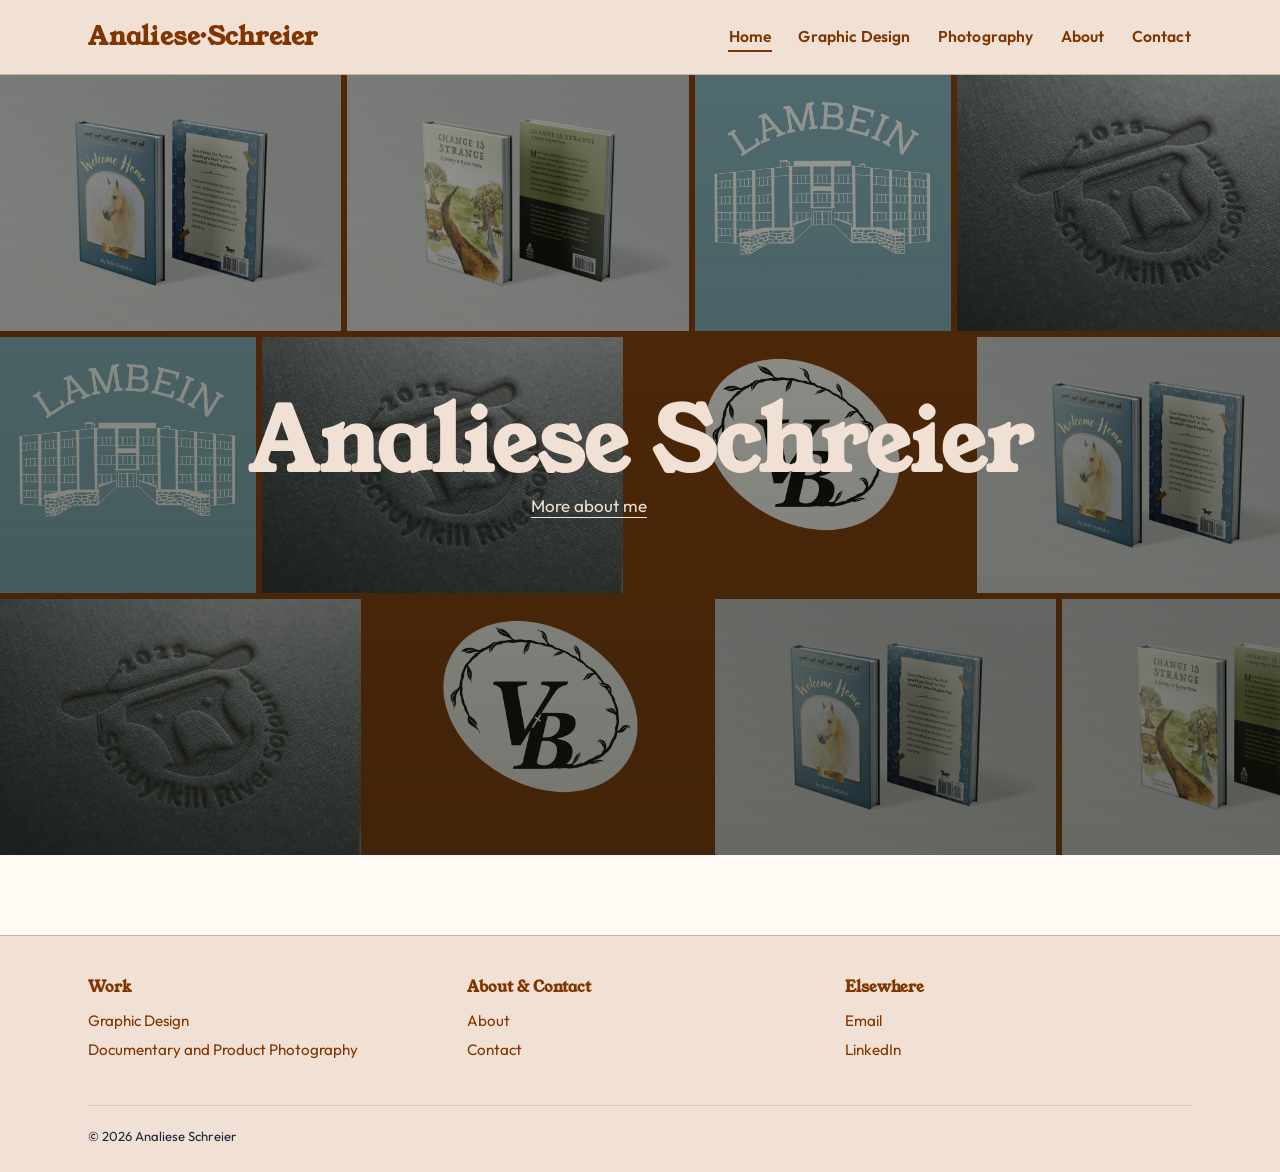
==== commit 002ac4a3: "Replace hero fade with a scrolling photo collage - Home hero now shows horizontal strips of photos d" ====
--- a/index.html
+++ b/index.html
@@ -33,7 +33,7 @@
 
   <main>
 
-    <!-- Static logo over a slowly cross-fading set of photos, pulled from
+    <!-- Static logo over a scrolling collage of photos, pulled from
          the "photos" folder (see photos/config.js). -->
     <section class="hero-slideshow" aria-label="Featured work">
       <div class="hero-logo">
--- a/styles.css
+++ b/styles.css
@@ -6,6 +6,11 @@
 
 @import url('https://fonts.googleapis.com/css2?family=Young+Serif&display=swap');
 @import url('https://fonts.googleapis.com/css2?family=Bitter:ital,wght@0,100..900;1,100..900&family=Young+Serif&display=swap');
+
+@font-face{
+  font-family: Outfit;
+  src: url(Outfit-VariableFont_wght.ttf)
+}
 
 :root{
   --paper: #F1E0D4;
@@ -19,8 +24,14 @@
   --line: rgba(24,25,15,0.22);
   --line-soft: rgba(24,25,15,0.12);
 
-  --font-display: "Young Serif", serif;
-  --font-body: "Bitter", serif;
+  --font-display: 'Young Serif', Serif;
+  --font-body: Outfit;
+
+
+  /* The one standard frame every thumbnail is drawn in. Change this single
+     value to reshape all of them (e.g. 1 / 1 for square, 4 / 5 for tall).
+     Which part of each photo shows is set per photo in config.js. */
+  --gallery-aspect: 4 / 3;
 
   --measure: 62ch;
   --gutter: clamp(1.25rem, 3vw, 2.5rem);
@@ -138,7 +149,7 @@
 
 .primary-nav a{
   text-decoration: none;
-  font-family: var(--font-display);
+  font-family: var(--font-body);
   font-weight: 600;
   font-size: 0.98rem;
   letter-spacing: 0.01em;
@@ -225,8 +236,8 @@
 
 .btn{
   display: inline-block;
-  font-family: var(--font-display);
-  font-weight: 700;
+  font-family: var(--font-body);
+  font-weight: thin;
   font-size: 1rem;
   letter-spacing: 0.01em;
   text-decoration: none;
@@ -248,8 +259,8 @@
 }
 
 .text-link{
-  font-family: var(--font-display);
-  font-weight: 600;
+  font-family: var(--font-body);
+  font-weight: thin;
   text-decoration: none;
   border-bottom: 1px solid var(--ink);
   padding-bottom: 0.1em;
@@ -284,7 +295,7 @@
 
 /* ---------- hero slideshow (Home) ----------
    A static logo/wordmark sits centered over a set of photos that
-   slowly cross-fade behind it, pulled from photos/config.js. */
+   scroll past in a collage behind it, pulled from photos/config.js. */
 
 .hero-slideshow{
   position: relative;
@@ -297,15 +308,43 @@
   background: var(--ink); /* shows while photos load, or if none load */
 }
 
-.hero-slide{
+/* Collage: horizontal strips of photos drifting past (see script.js).
+   The number of strips and their speed are set from script.js to suit
+   the screen. */
+.hero-collage{
   position: absolute;
   inset: 0;
-  background-size: cover;
-  background-position: center;
-  opacity: 0;
-  transition: opacity 1.8s ease;
-}
-.hero-slide.is-active{ opacity: 1; }
+  display: flex;
+  flex-direction: column;
+  gap: var(--hero-gap, 6px);
+}
+.hero-row{
+  flex: 1 1 0;
+  min-height: 0;
+  overflow: hidden;
+}
+.hero-track{
+  display: flex;
+  height: 100%;
+  width: max-content;
+  animation: hero-scroll 60s linear infinite;
+  will-change: transform;
+}
+.hero-track img{
+  height: 100%;
+  width: auto;
+  max-width: none;
+  flex: none;
+  margin-right: var(--hero-gap, 6px);
+}
+.hero-row--reverse .hero-track{ animation-direction: reverse; }
+
+@keyframes hero-scroll{
+  to{ transform: translateX(-50%); }
+}
+@media (prefers-reduced-motion: reduce){
+  .hero-track{ animation: none; }
+}
 
 .hero-slideshow::after{
   content: "";
@@ -378,19 +417,30 @@
 
 .gallery-frame{
   position: relative;
+  aspect-ratio: var(--gallery-aspect);
   border: 1px solid var(--ink);
   overflow: hidden;
   background: var(--paper-dim);
 }
 .gallery-frame img{
-  display: block;
+  position: absolute;
+  inset: 0;
   width: 100%;
-  height: auto; /* natural aspect ratio — photos are never cropped */
+  height: 100%;
+  object-fit: cover; /* same frame for every photo; crop is set per photo in config.js */
 }
 .gallery-frame--fallback{
-  aspect-ratio: 4 / 3; /* only used when there's no real image to size against */
   background: linear-gradient(155deg, var(--c1, var(--developer)) 0%, var(--c2, var(--ink)) 100%);
 }
+
+/* Detail ("Read more") pages: photos are shown whole, never cropped. */
+.gallery-frame--natural{ aspect-ratio: auto; }
+.gallery-frame--natural img{
+  position: static;
+  height: auto;
+  object-fit: fill;
+}
+.gallery-frame--natural.gallery-frame--fallback{ aspect-ratio: var(--gallery-aspect); }
 .gallery-frame--clickable{ cursor: pointer; }
 .gallery-frame--clickable:hover{ opacity: 0.92; }
 .gallery-frame--clickable:focus-visible{ outline: 2px solid var(--safelight); outline-offset: 2px; }
@@ -405,6 +455,29 @@
 
 .gallery-more-link{ display: inline-block; margin-top: 0.3rem; }
 
+/* ---------- groups ----------
+   A group is a titled panel that spans the full row, so it reads as
+   clearly separate from neighbouring photos and from other groups. */
+
+.gallery-group{
+  grid-column: 1 / -1;
+  background: var(--paper);
+  border: 1px solid var(--line);
+  padding: clamp(1.25rem, 3vw, 2rem);
+  margin: clamp(0.25rem, 1vw, 0.75rem) 0;
+}
+.gallery-group-head{
+  margin-bottom: clamp(1.1rem, 2.5vw, 1.6rem);
+  padding-bottom: 0.9rem;
+  border-bottom: 1px solid var(--ink);
+}
+.gallery-group-title{ font-size: clamp(1.4rem, 3vw, 2rem); }
+.gallery-group-head .meta{
+  font-size: 0.85rem;
+  color: var(--ink-soft);
+  margin: 0.45rem 0 0;
+}
+
 /* ---------- filter bar (Portfolio) ---------- */
 
 .filter-bar{
@@ -415,7 +488,7 @@
 }
 .filter-bar button{
   font-family: var(--font-display);
-  font-weight: 600;
+  font-weight: thin;
   font-size: 0.95rem;
   background: transparent;
   border: 1px solid var(--ink);
@@ -495,7 +568,7 @@
 .field label{
   display: block;
   font-family: var(--font-display);
-  font-weight: 600;
+  font-weight: thin;
   font-size: 0.92rem;
   margin-bottom: 0.4rem;
 }
@@ -535,9 +608,31 @@
 }
 @media (max-width: 860px){ .work-detail{ grid-template-columns: 1fr; } }
 
-.work-detail-frame img{ cursor: default; }
-
 .work-detail-body .meta{ margin-bottom: 1rem; }
+
+/* A photo that belongs to a group: title + description, then every photo. */
+.work-detail--group{ display: block; }
+.work-group-head{ max-width: 52rem; margin-bottom: clamp(1.5rem, 4vw, 2.5rem); }
+.work-group-head .meta{ margin: 0.6rem 0 1rem; }
+.work-group-photos{
+  display: grid;
+  grid-template-columns: repeat(2, 1fr);
+  gap: clamp(1.5rem, 3vw, 2.25rem);
+  align-items: start;
+}
+@media (max-width: 700px){ .work-group-photos{ grid-template-columns: 1fr; } }
+.work-group-item{ margin: 0; }
+
+/* Project spotlight (spotlight: true on a group in config.js): the first
+   photo spans the full row, laid out like a single-photo detail page. */
+.work-group-item--spotlight{
+  grid-column: 1 / -1;
+  display: grid;
+  grid-template-columns: 1.3fr 1fr;
+  gap: clamp(2rem, 5vw, 4rem);
+  align-items: start;
+}
+@media (max-width: 860px){ .work-group-item--spotlight{ grid-template-columns: 1fr; } }
 
 /* ---------- lightbox ---------- */
 
